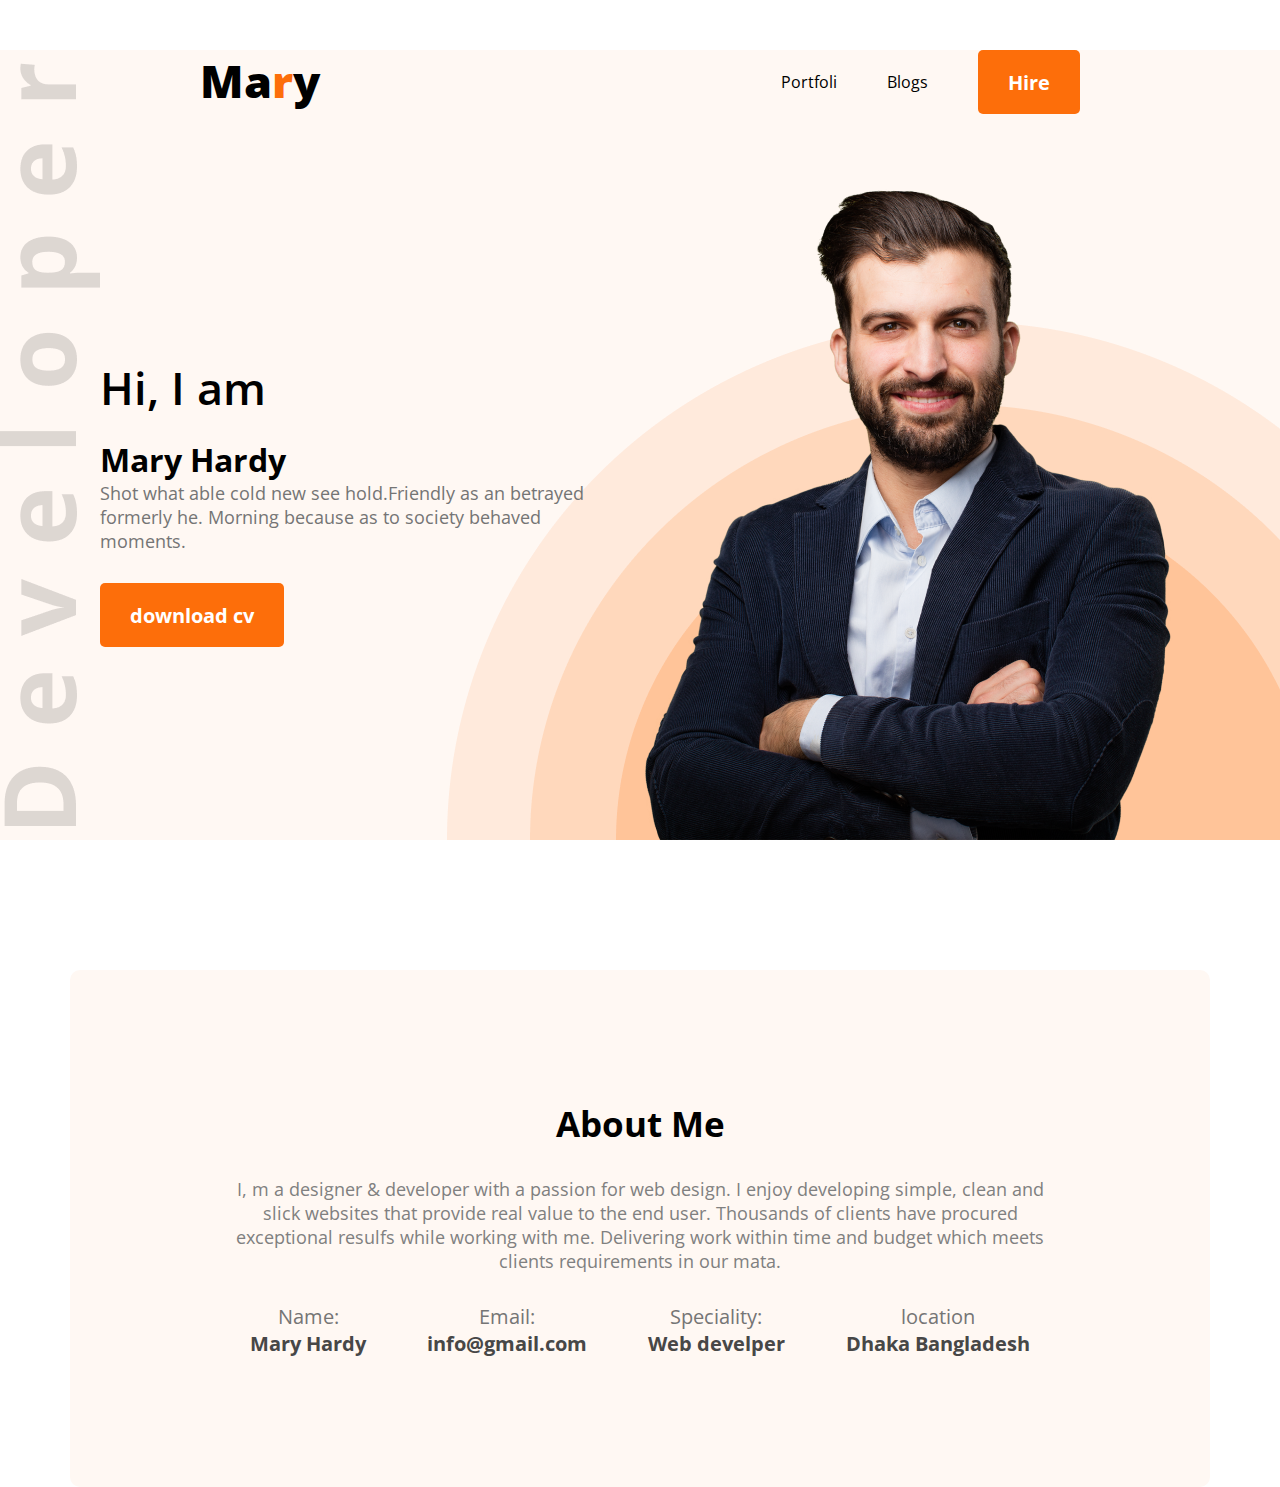
==== index.html @ 9782bf34 "added header" ====
<!DOCTYPE html>
<html lang="en">
<head>
    <meta charset="UTF-8">
    <meta name="viewport" content="width=device-width, initial-scale=1.0">
    <title>developer portfolio</title>
    <link rel="stylesheet" href="styles/portfolio.css">
    <link rel="preconnect" href="https://fonts.googleapis.com">
<link rel="preconnect" href="https://fonts.gstatic.com" crossorigin>
<link href="https://fonts.googleapis.com/css2?family=Open+Sans:wght@300&display=swap" rel="stylesheet">
<link rel="stylesheet" href="styles/portfolio.css">
</head>
<body>
    <header class="header">
        <nav>
            <h2 class="nav-title">Ma<span class="text-primary">r</span>y</h2>
            <ul>
                <li>Portfoli</li>
                <li>Blogs</li>
                <li><button class="btn-primary">Hire</button></li>
            </ul>
        </nav>
        <!-- header banner -->
        <div class="banner">
            <div>
                <h3 class="banner-sub-title">Hi, I am</h3>
                <h1 class="banner-title">Mary Hardy</h1>
                <p class="banner-description">Shot what able cold new see hold.Friendly as an betrayed formerly he. Morning because as to society behaved moments.</p>
                <button class="btn-primary">download cv</button>
            </div>
            <img src="images/hardy.png" alt="">
        </div>
    </header>
    <main>
        <section class="about">
            <h3 class="section-title">About Me</h3>
            <p class="section-description">I, m a designer & developer with a passion for web design. I enjoy developing simple, clean and slick websites that provide real value to the end user. Thousands of clients have procured exceptional resulfs while working with me. Delivering work within time and budget which meets clients requirements in our mata.</p>
            <div class="about-info-container">
            <div class="about-info">
                <p class="info-title">Name:</p>
                <p class="info-description">Mary Hardy</p>
            </div>
            <div class="about-info">
                <p class="info-title">Email:</p>
                <p class="info-description">info@gmail.com</p>
            </div>
            <div class="about-info">
                <p class="info-title">Speciality:</p>
                <p class="info-description">Web develper</p>
            </div>
            <div class="about-info">
                <p class="info-title">location</p>
                <p class="info-description">Dhaka Bangladesh</p>
            </div>


            </div>
        </section>
    </main>
    <footer>

    </footer>
</body>
</html>
---- styles/portfolio.css ----
*{
    margin: 0;
    font-family: 'Open Sans', sans-serif;
}
.header{
    background-color: #fff8f3;
    background-image: url(../images/header_bg.png) ,url(../images/developer.png);
    background-repeat: no-repeat;
    background-position: bottom right, left;
}

/* header and navigation styles */
nav{
    display: flex;
    justify-content: space-between;
    margin: 50px 200px;
}
nav ul{
    display: flex;
    align-items: center;
}
nav li{
    list-style: none;
    margin-left: 50px;
}
.nav-title{
    font-weight: 800;
    font-size: 45px;
}
.text-primary{
    color: #fd6e0a;
}
.btn-primary{
    color: #ffffff;
    font-weight: 700;
    font-size: 20px;
    border: 0;
    padding: 18px 30px;
    height: 64px;
    border-radius: 5px;
    background: #fd6e0a;
}

/* banner styles */
.banner{
    margin: 0 100px;
    display: flex;
    align-items: center;
}
.banner-title{
font-weight: 700;
font-size: 85;
}
.banner-sub-title{
    font-weight: 600;
    font-size: 45px;
    margin-bottom: 20px;
}
.banner-description{
    color: #757575;
    font-size: 18px;
    margin-bottom: 30px;
}

/* main section */
main{
    max-width: 1140px;
    margin: 0 auto;
}
/* about styles */
.about{
margin-top: 130px;
background-color: #fff8f3;
border-radius: 10px;
padding: 130px 150px;
text-align: center;
}
.section-title{
margin-bottom: 30px;
font-weight: 700;
font-size: 35px;
}
.section-description{
color: gray;
font-size: 18px;
margin-bottom: 30px;
}
/* about info container styles */
.about-info-container{
    display: flex;
    justify-content: space-around;
}
.about-info{
    font-size: 20px;
    color: #757575;
}
.info-description{
    font-size: 20px;
    font-weight: 700;
    color: #474747;
}
---- styles/portfolio.css ----
*{
    margin: 0;
    font-family: 'Open Sans', sans-serif;
}
.header{
    background-color: #fff8f3;
    background-image: url(../images/header_bg.png) ,url(../images/developer.png);
    background-repeat: no-repeat;
    background-position: bottom right, left;
}

/* header and navigation styles */
nav{
    display: flex;
    justify-content: space-between;
    margin: 50px 200px;
}
nav ul{
    display: flex;
    align-items: center;
}
nav li{
    list-style: none;
    margin-left: 50px;
}
.nav-title{
    font-weight: 800;
    font-size: 45px;
}
.text-primary{
    color: #fd6e0a;
}
.btn-primary{
    color: #ffffff;
    font-weight: 700;
    font-size: 20px;
    border: 0;
    padding: 18px 30px;
    height: 64px;
    border-radius: 5px;
    background: #fd6e0a;
}

/* banner styles */
.banner{
    margin: 0 100px;
    display: flex;
    align-items: center;
}
.banner-title{
font-weight: 700;
font-size: 85;
}
.banner-sub-title{
    font-weight: 600;
    font-size: 45px;
    margin-bottom: 20px;
}
.banner-description{
    color: #757575;
    font-size: 18px;
    margin-bottom: 30px;
}

/* main section */
main{
    max-width: 1140px;
    margin: 0 auto;
}
/* about styles */
.about{
margin-top: 130px;
background-color: #fff8f3;
border-radius: 10px;
padding: 130px 150px;
text-align: center;
}
.section-title{
margin-bottom: 30px;
font-weight: 700;
font-size: 35px;
}
.section-description{
color: gray;
font-size: 18px;
margin-bottom: 30px;
}
/* about info container styles */
.about-info-container{
    display: flex;
    justify-content: space-around;
}
.about-info{
    font-size: 20px;
    color: #757575;
}
.info-description{
    font-size: 20px;
    font-weight: 700;
    color: #474747;
}
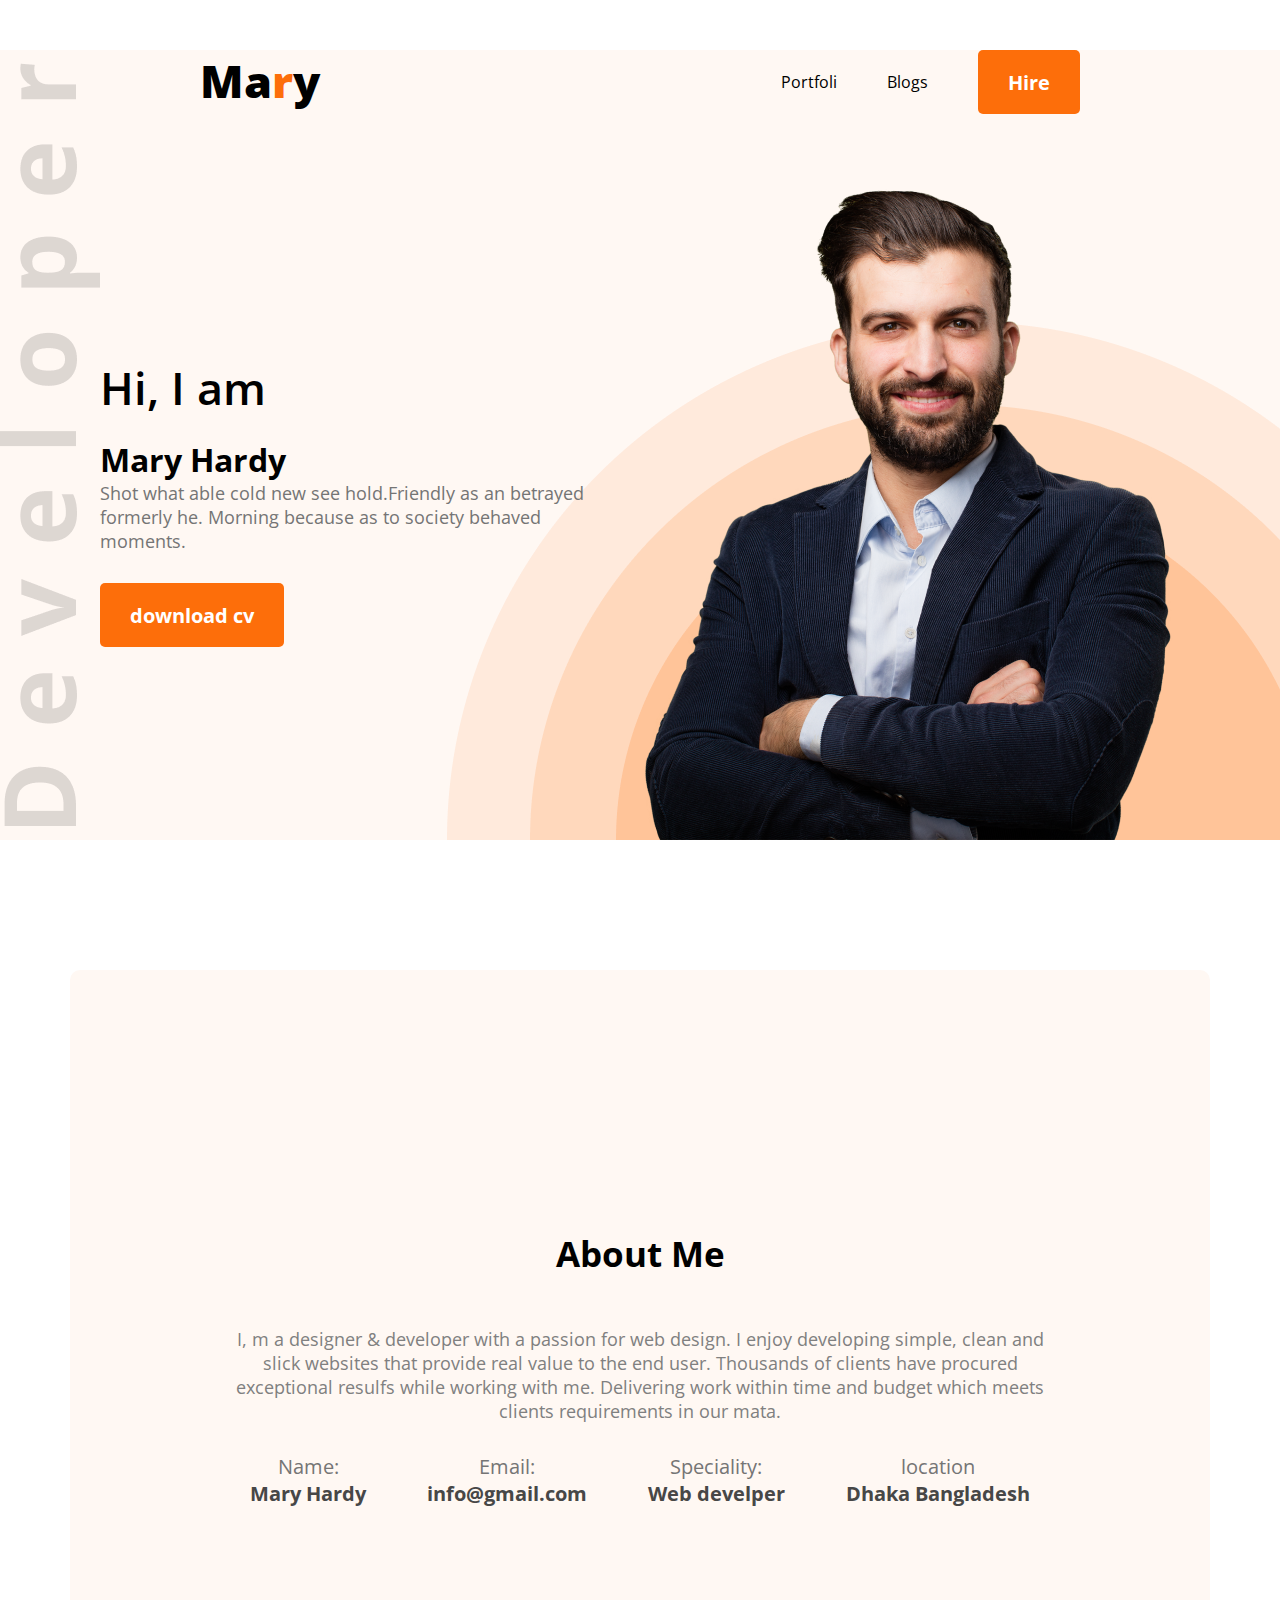
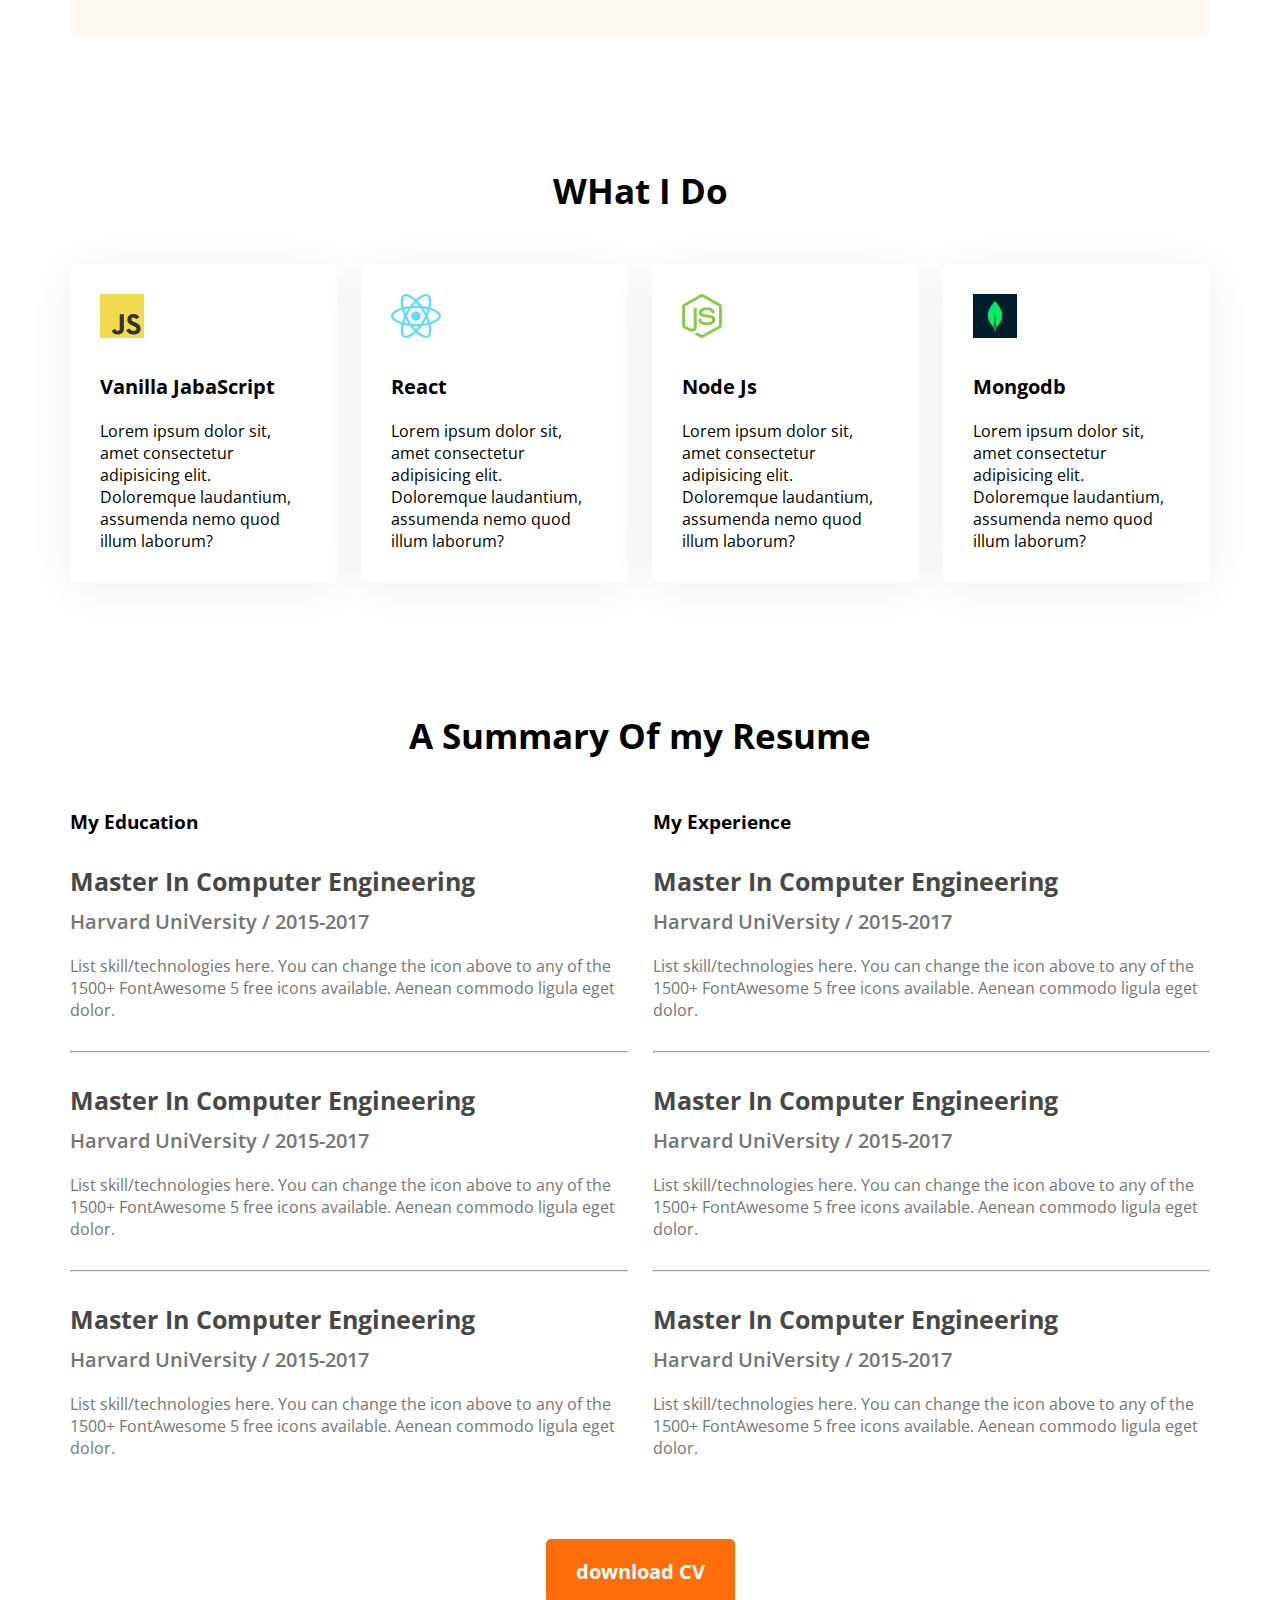
==== commit 7a818efa: "added header" ====
--- a/index.html
+++ b/index.html
@@ -52,8 +52,88 @@
                 <p class="info-title">location</p>
                 <p class="info-description">Dhaka Bangladesh</p>
             </div>
+            </div>
+        </section>
+        <!-- what i do section -->
+        <section class="what-i-do">
+            <h3 class="section-title">WHat I Do</h3>
+            <div class="skils-container">
+             <div class="skill">
+             <img src="images/icons/js.png" alt="">
+             <p class="skill-title">Vanilla JabaScript</p>
+             <p class="skill-description">Lorem ipsum dolor sit, amet consectetur adipisicing elit. Doloremque laudantium, assumenda nemo quod illum laborum?</p>
+             </div>
+             <div class="skill">
+                <img src="images/icons/react.png" alt="">
+                <p class="skill-title">React</p>
+                <p class="skill-description">Lorem ipsum dolor sit, amet consectetur adipisicing elit. Doloremque laudantium, assumenda nemo quod illum laborum?</p>
+                </div>
+                <div class="skill">
+                    <img src="images/icons/nodejs.png" alt="">
+                    <p class="skill-title">Node Js</p>
+                    <p class="skill-description">Lorem ipsum dolor sit, amet consectetur adipisicing elit. Doloremque laudantium, assumenda nemo quod illum laborum?</p>
+                    </div>
+                    <div class="skill">
+                        <img src="images/icons/mongo.png" alt="">
+                        <p class="skill-title">Mongodb</p>
+                        <p class="skill-description">Lorem ipsum dolor sit, amet consectetur adipisicing elit. Doloremque laudantium, assumenda nemo quod illum laborum?</p>
+                        </div> 
+            </div>
+        </section>
+        <!-- section resume -->
+        <section class="resume">
+            <h3 class="section-title">A Summary Of  my Resume</h3>
+            <div class="resume-content">
+                <div>
+                    <h3 class="resume-title">My Education</h3>
+                    <div class="resume-item">
+                        <h4 class="title">Master In Computer Engineering</h4>
+                        <h5 class="sub-title">Harvard UniVersity  /  2015-2017 </h5>
+                        <p class="description">List skill/technologies here. You can change the icon above 
+                            to any of the 1500+ FontAwesome 5 free icons available. Aenean commodo ligula eget dolor.</p>
+                    </div>
+                    <hr>
+                    <div class="resume-item">
+                        <h4 class="title">Master In Computer Engineering</h4>
+                        <h5 class="sub-title">Harvard UniVersity  /  2015-2017 </h5>
+                        <p class="description">List skill/technologies here. You can change the icon above 
+                            to any of the 1500+ FontAwesome 5 free icons available. Aenean commodo ligula eget dolor.</p>
+                    </div>
+                    <hr>
+                    <div class="resume-item">
+                        <h4 class="title">Master In Computer Engineering</h4>
+                        <h5 class="sub-title">Harvard UniVersity  /  2015-2017 </h5>
+                        <p class="description">List skill/technologies here. You can change the icon above 
+                            to any of the 1500+ FontAwesome 5 free icons available. Aenean commodo ligula eget dolor.</p>
+                    </div>
+                </div>
 
-
+                <div>
+                    <h3 class="resume-title">My Experience</h3>
+                    <div class="resume-item">
+                        <h4 class="title">Master In Computer Engineering</h4>
+                        <h5 class="sub-title">Harvard UniVersity  /  2015-2017 </h5>
+                        <p class="description">List skill/technologies here. You can change the icon above 
+                            to any of the 1500+ FontAwesome 5 free icons available. Aenean commodo ligula eget dolor.</p>
+                    </div>
+                    <hr>
+                    <div class="resume-item">
+                        <h4 class="title">Master In Computer Engineering</h4>
+                        <h5 class="sub-title">Harvard UniVersity  /  2015-2017 </h5>
+                        <p class="description">List skill/technologies here. You can change the icon above 
+                            to any of the 1500+ FontAwesome 5 free icons available. Aenean commodo ligula eget dolor.</p>
+                    </div>
+                    <hr>
+                    <div class="resume-item">
+                        <h4 class="title">Master In Computer Engineering</h4>
+                        <h5 class="sub-title">Harvard UniVersity  /  2015-2017 </h5>
+                        <p class="description">List skill/technologies here. You can change the icon above 
+                            to any of the 1500+ FontAwesome 5 free icons available. Aenean commodo ligula eget dolor.</p>
+                    </div>
+                </div>
+            </div>
+            <div class="resume-button">
+                <button class="btn-primary">download CV</button>
             </div>
         </section>
     </main>
--- a/styles/portfolio.css
+++ b/styles/portfolio.css
@@ -76,7 +76,8 @@
 text-align: center;
 }
 .section-title{
-margin-bottom: 30px;
+    text-align: center;
+margin-bottom: 50px;
 font-weight: 700;
 font-size: 35px;
 }
@@ -99,6 +100,61 @@
     font-weight: 700;
     color: #474747;
 }
+/* what i do styles */
+.what-i-do{
+    margin-top: 130px;
+}
+.skils-container{
+    display: flex;
+    gap: 24px;
+}
+.skill{
+    background: #FFFFFF;
+    box-shadow: 0px 6px 50px rgba(0, 0, 0, 0.06);
+    border-radius: 5px;
+    padding: 30px;
+}
+.skill-title{
+    margin-top: 30px;
+    margin-bottom: 20px;
+    font-weight: 700;
+    font-size: 20px;
+}
+.skill-descriptin{
+    color: gray;
+}
+.section-title{
+    margin-top: 130px;
+    margin-bottom: 50px;
+}
+/* resume styles */
+.resume-content{
+    display: flex;
+    gap: 25px;
+}
+.resume .title{
+  color: #474747;  
+  font-weight: 700;
+  font-size: 25px;
+  margin-bottom: 10px;
+}
+.resume .sub-title{
+color: #757575;
+font-weight: 600;
+font-size: 20px;
+margin-bottom: 20px;
+}
+.resume .description{
+color: #757575;
+}
+.resume-item{
+    margin-top: 30px;
+    margin-bottom: 30px;
+}
+.resume-button{
+    margin-top: 50px;
+    text-align: center;
+}
 
 
 
@@ -110,3 +166,19 @@
 
 
 
+
+
+
+
+
+
+
+
+
+
+
+
+
+
+
+
--- a/styles/portfolio.css
+++ b/styles/portfolio.css
@@ -76,7 +76,8 @@
 text-align: center;
 }
 .section-title{
-margin-bottom: 30px;
+    text-align: center;
+margin-bottom: 50px;
 font-weight: 700;
 font-size: 35px;
 }
@@ -99,6 +100,61 @@
     font-weight: 700;
     color: #474747;
 }
+/* what i do styles */
+.what-i-do{
+    margin-top: 130px;
+}
+.skils-container{
+    display: flex;
+    gap: 24px;
+}
+.skill{
+    background: #FFFFFF;
+    box-shadow: 0px 6px 50px rgba(0, 0, 0, 0.06);
+    border-radius: 5px;
+    padding: 30px;
+}
+.skill-title{
+    margin-top: 30px;
+    margin-bottom: 20px;
+    font-weight: 700;
+    font-size: 20px;
+}
+.skill-descriptin{
+    color: gray;
+}
+.section-title{
+    margin-top: 130px;
+    margin-bottom: 50px;
+}
+/* resume styles */
+.resume-content{
+    display: flex;
+    gap: 25px;
+}
+.resume .title{
+  color: #474747;  
+  font-weight: 700;
+  font-size: 25px;
+  margin-bottom: 10px;
+}
+.resume .sub-title{
+color: #757575;
+font-weight: 600;
+font-size: 20px;
+margin-bottom: 20px;
+}
+.resume .description{
+color: #757575;
+}
+.resume-item{
+    margin-top: 30px;
+    margin-bottom: 30px;
+}
+.resume-button{
+    margin-top: 50px;
+    text-align: center;
+}
 
 
 
@@ -110,3 +166,19 @@
 
 
 
+
+
+
+
+
+
+
+
+
+
+
+
+
+
+
+
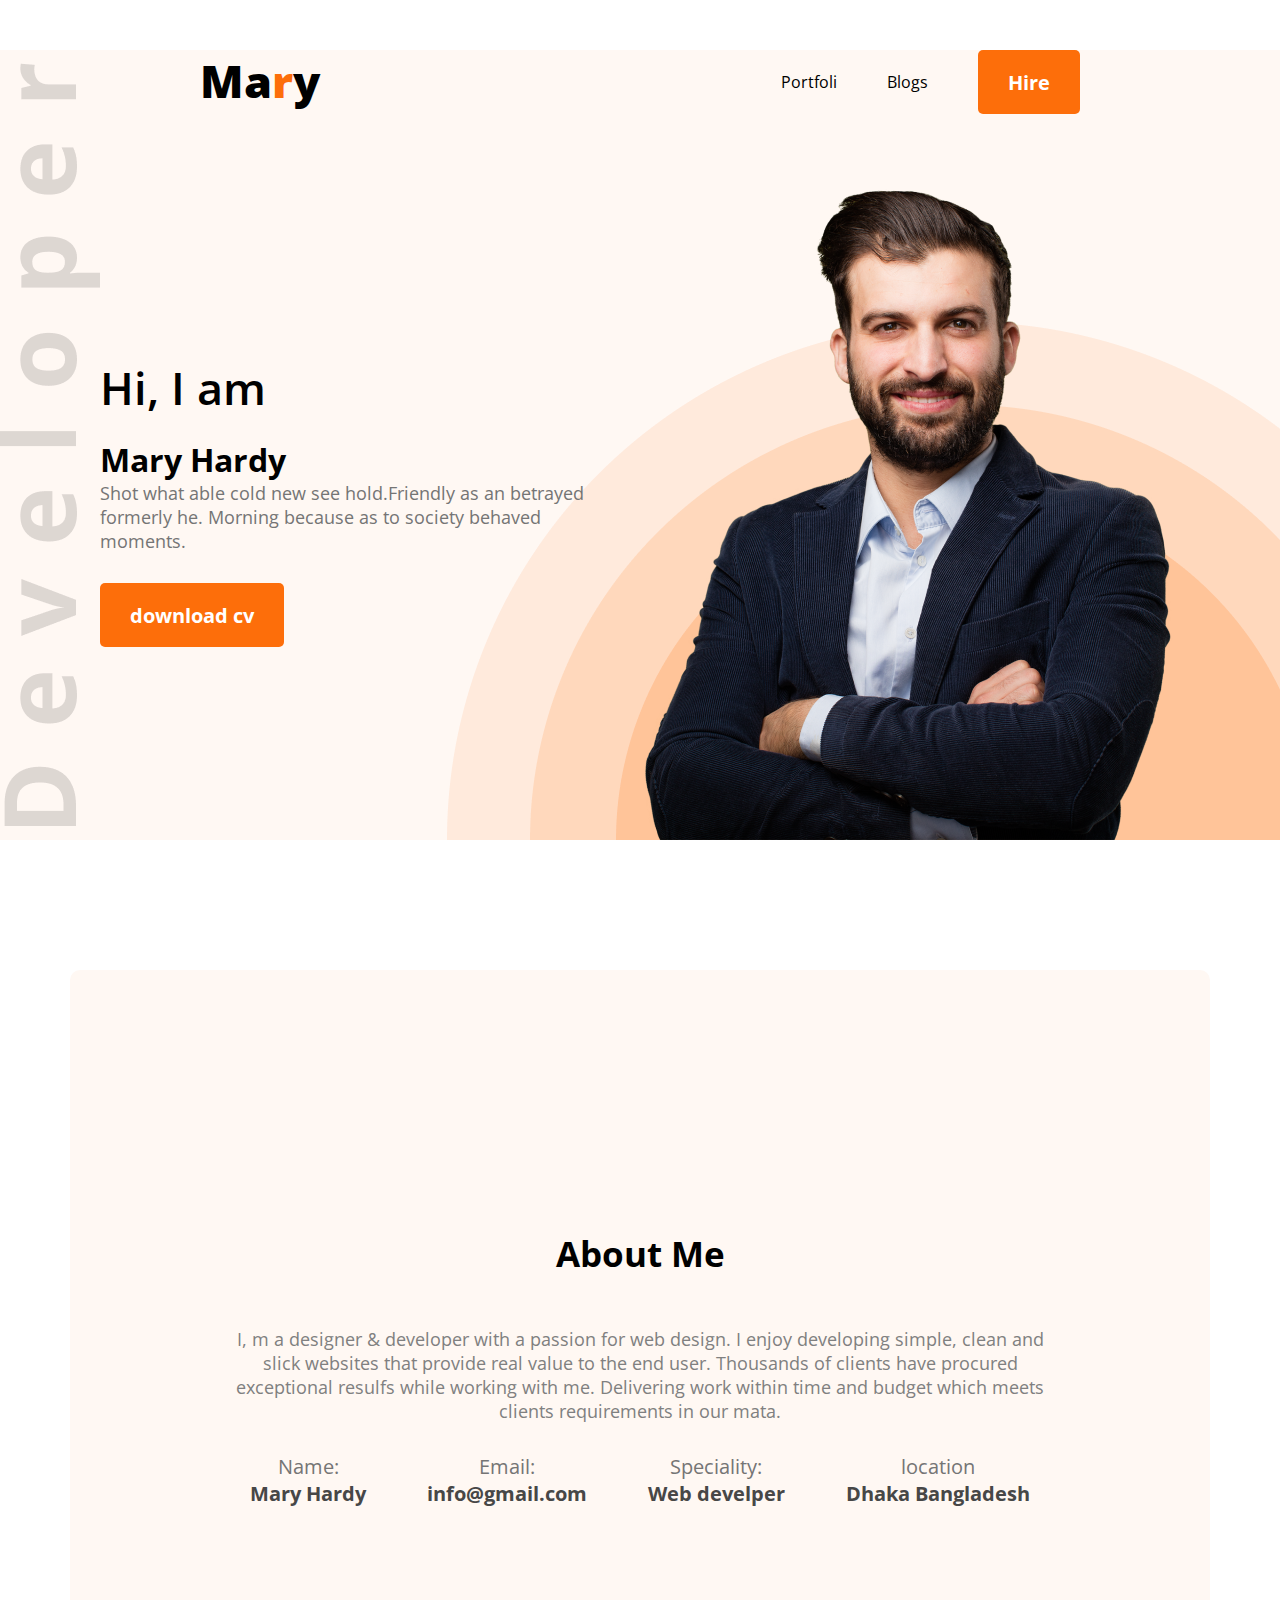
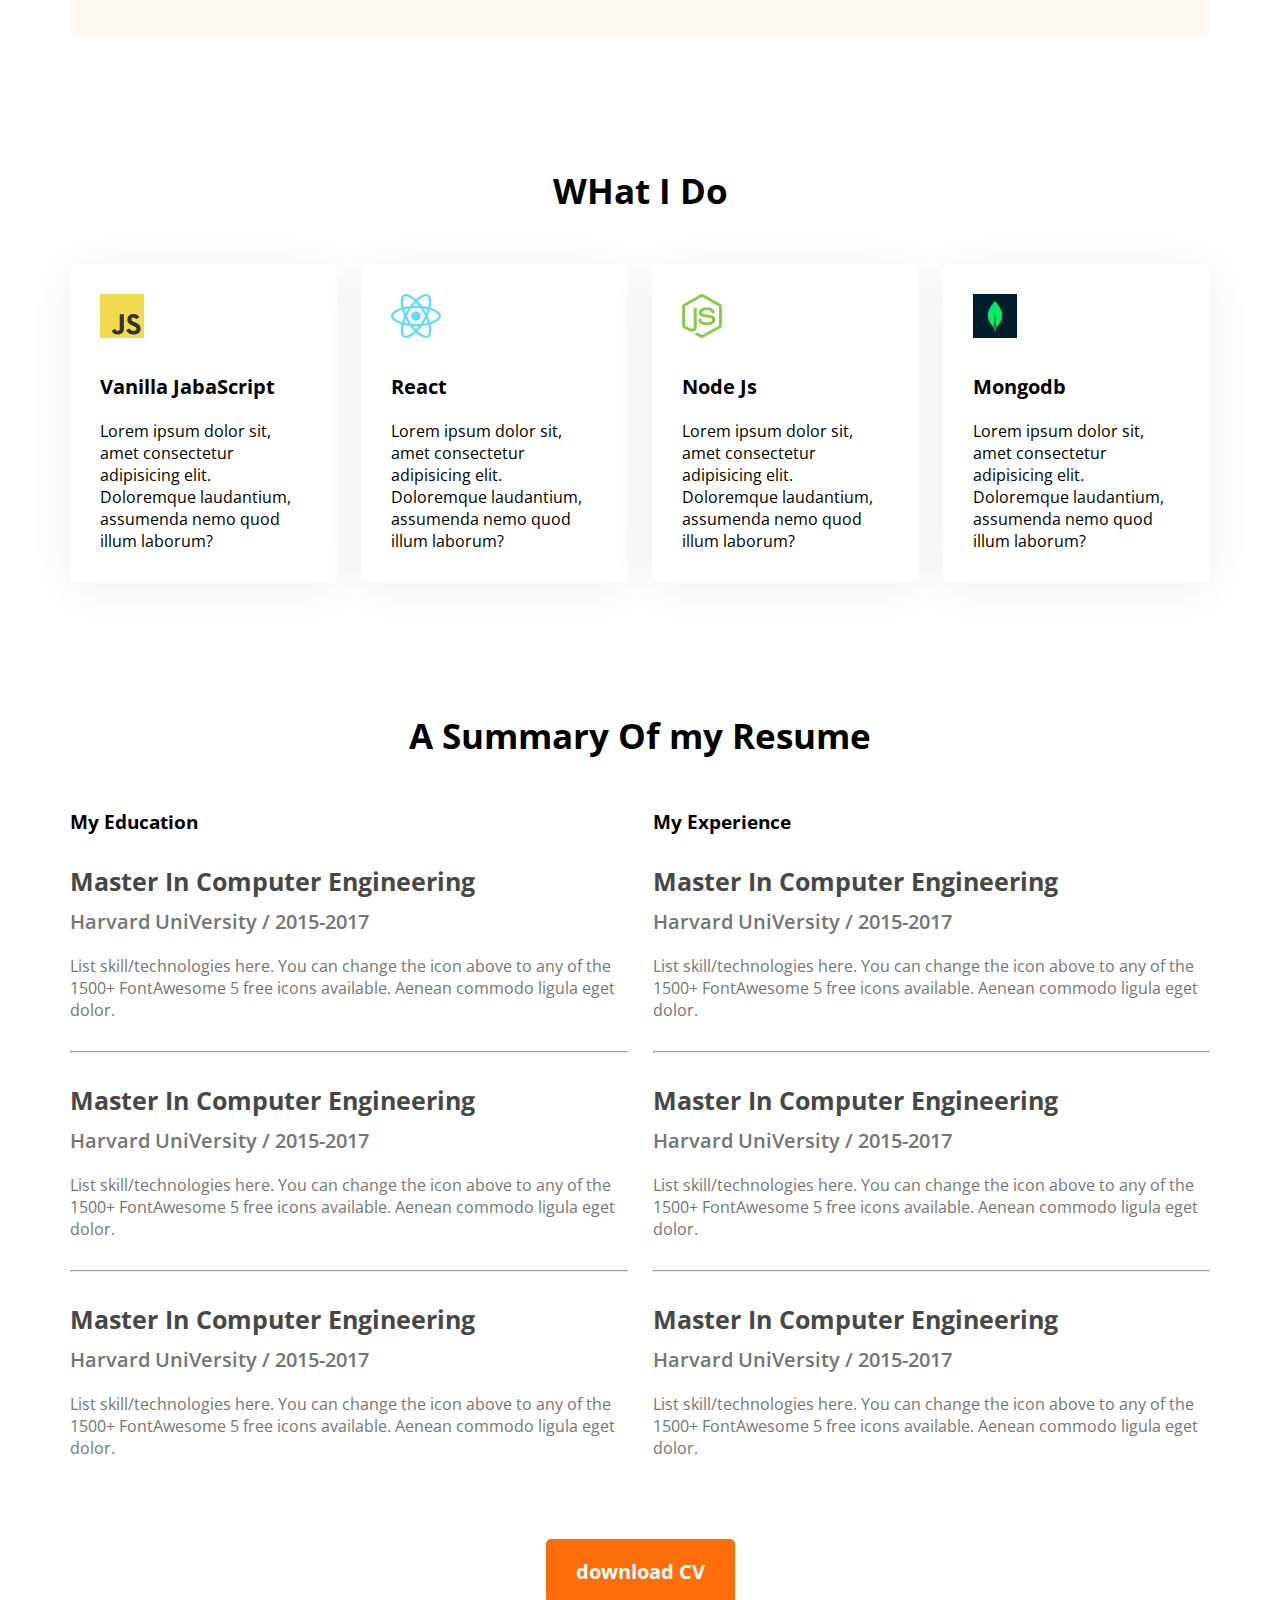
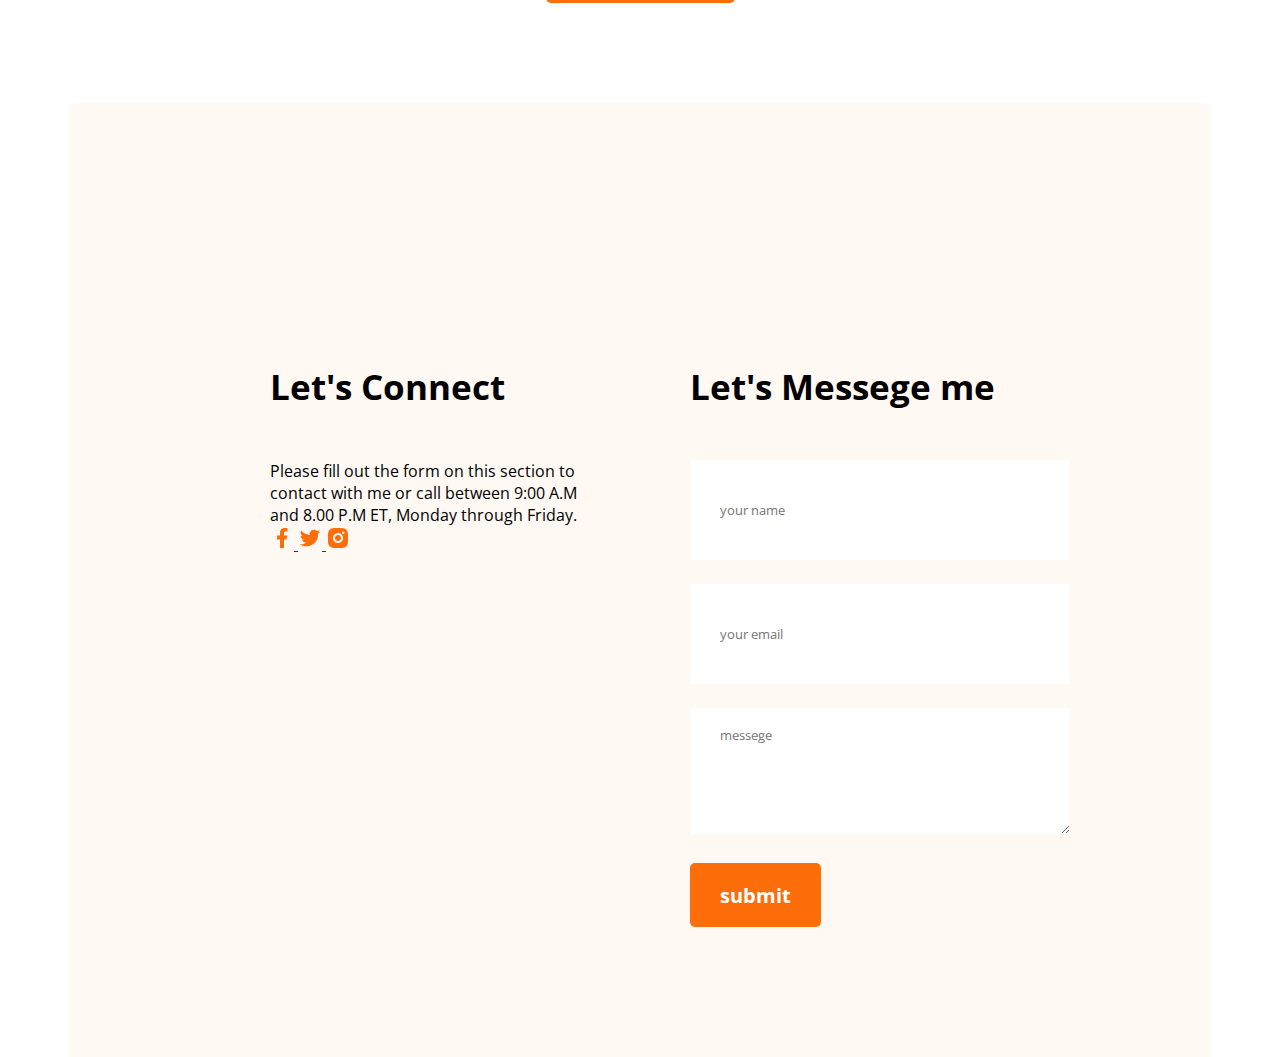
==== commit cdb58543: "added header" ====
--- a/index.html
+++ b/index.html
@@ -136,6 +136,31 @@
                 <button class="btn-primary">download CV</button>
             </div>
         </section>
+       <!-- . contract section -->
+       <section class="contact">
+        <div>
+        <h3 class="section-title">Let's Connect</h3>
+        <p>Please fill out the form on this section to contact with me or call between 9:00 A.M and 8.00 P.M ET, Monday through Friday.</p>
+        <a href="">
+            <img src="images/icons/facebook.png" alt="">
+        </a>
+        <a href="">
+            <img src="images/icons/twitter.png" alt="">
+        </a>
+        <a href="">
+            <img src="images/icons/insta.png" alt="">
+        </a>
+        </div>
+        <div>
+         <h3 class="section-title">Let's Messege me</h3>
+         <form action="">
+            <input type="text" name="" id="" placeholder="your name">
+            <input type="email" name="" id="" placeholder="your email">
+            <textarea name="" id="" cols="30" rows="5" placeholder="messege"></textarea>
+            <input class="btn-primary" type="button" value="submit">
+         </form>
+        </div>
+       </section>
     </main>
     <footer>
 
--- a/styles/portfolio.css
+++ b/styles/portfolio.css
@@ -153,32 +153,53 @@
 }
 .resume-button{
     margin-top: 50px;
+    margin-bottom: 100px;
     text-align: center;
 }
 
-
-
-
-
-
-
-
-
-
-
-
-
-
-
-
-
-
-
-
-
-
-
-
-
-
-
+/* contact styles */
+.contact .section-title{
+    text-align: left;
+}
+.contact{
+    display: flex;
+    gap: 100px;
+    background: #FFF8F3;
+    padding: 130px 200px;
+}
+.contact input[type='text'], input[type='email'], textarea{
+    margin-bottom: 24px;
+    border: 0;
+    width: 100%;
+    padding: 18px 30px;
+}
+input{
+    height: 64px;
+}
+
+
+
+
+
+
+
+
+
+
+
+
+
+
+
+
+
+
+
+
+
+
+
+
+
+
+
--- a/styles/portfolio.css
+++ b/styles/portfolio.css
@@ -153,32 +153,53 @@
 }
 .resume-button{
     margin-top: 50px;
+    margin-bottom: 100px;
     text-align: center;
 }
 
-
-
-
-
-
-
-
-
-
-
-
-
-
-
-
-
-
-
-
-
-
-
-
-
-
-
+/* contact styles */
+.contact .section-title{
+    text-align: left;
+}
+.contact{
+    display: flex;
+    gap: 100px;
+    background: #FFF8F3;
+    padding: 130px 200px;
+}
+.contact input[type='text'], input[type='email'], textarea{
+    margin-bottom: 24px;
+    border: 0;
+    width: 100%;
+    padding: 18px 30px;
+}
+input{
+    height: 64px;
+}
+
+
+
+
+
+
+
+
+
+
+
+
+
+
+
+
+
+
+
+
+
+
+
+
+
+
+
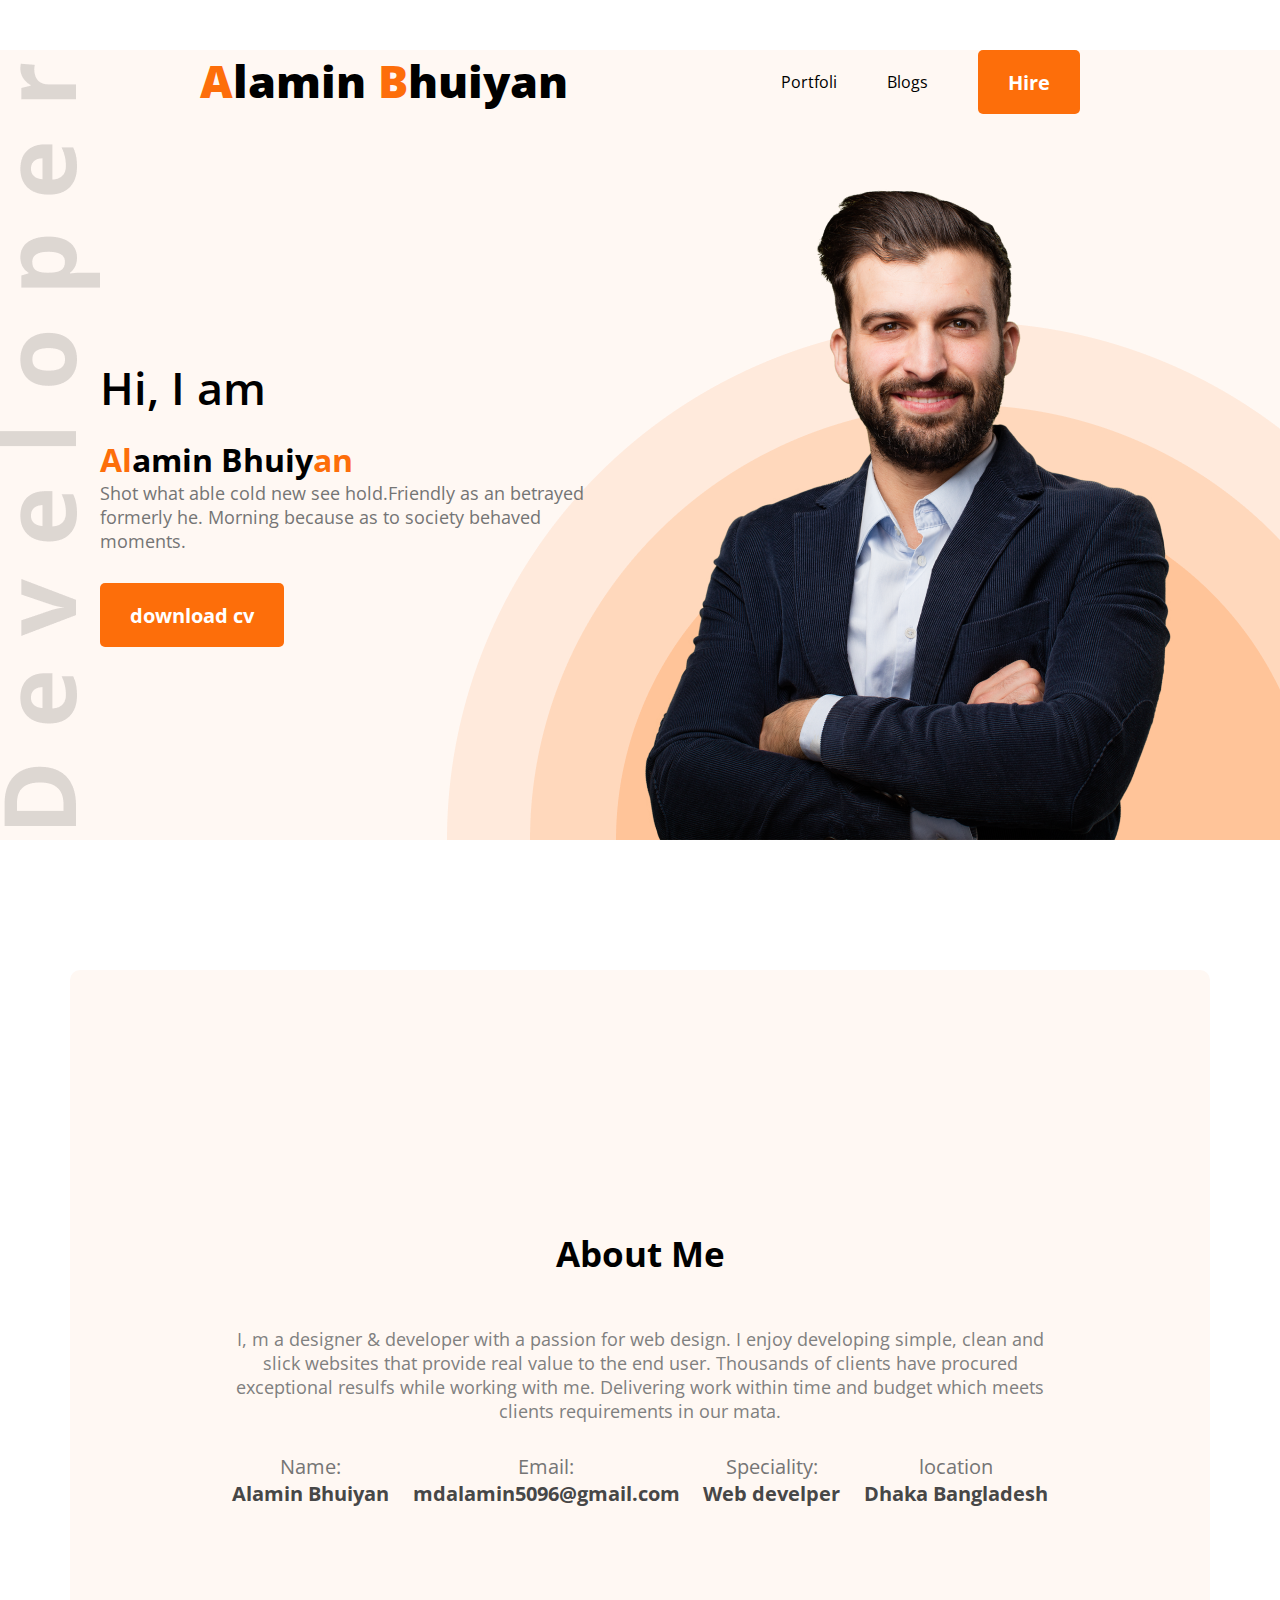
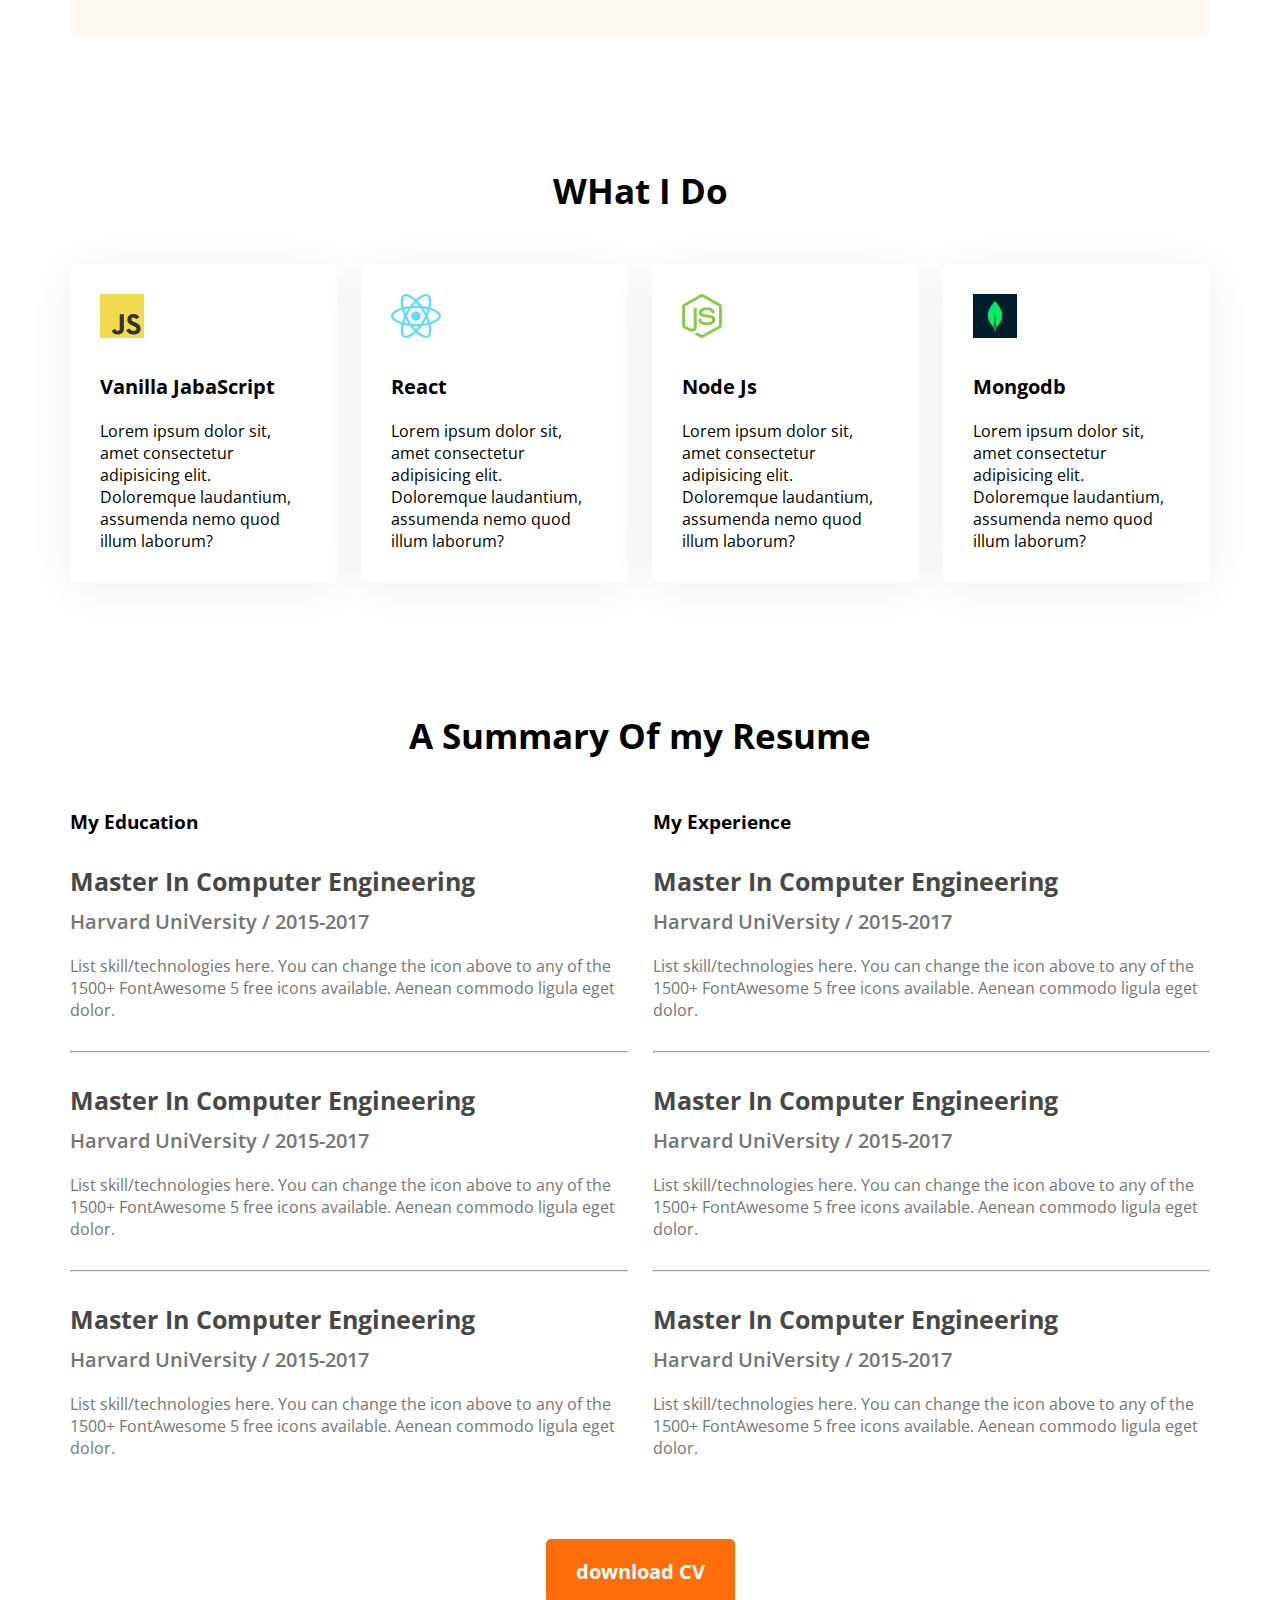
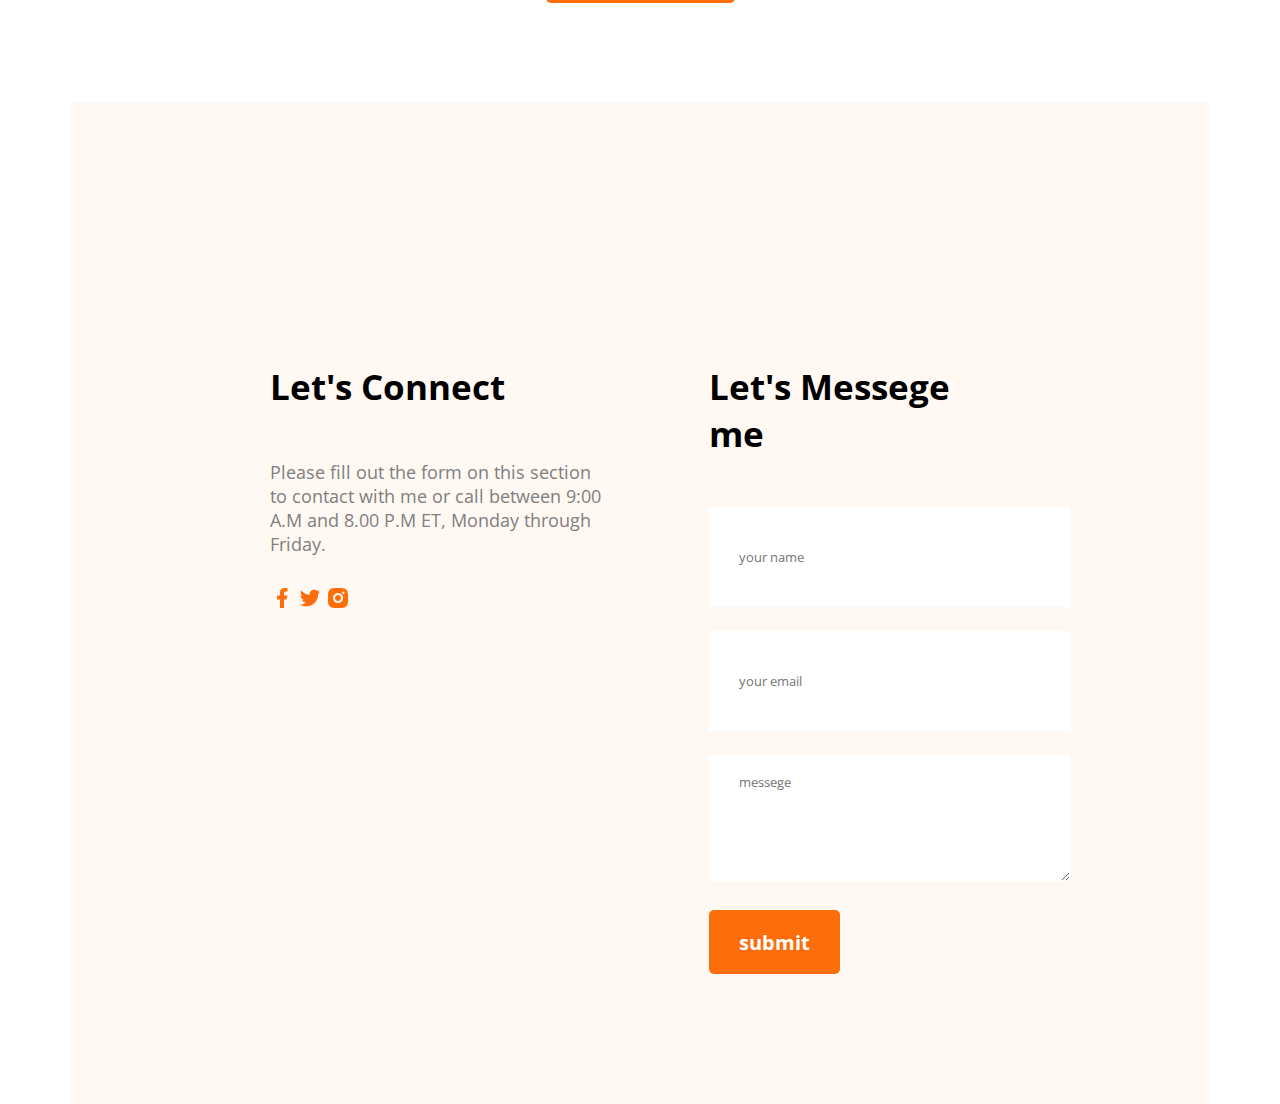
==== commit 26dcb494: "added header" ====
--- a/index.html
+++ b/index.html
@@ -13,7 +13,7 @@
 <body>
     <header class="header">
         <nav>
-            <h2 class="nav-title">Ma<span class="text-primary">r</span>y</h2>
+            <h2 class="nav-title"><span class="text-primary">A</span>lamin <span class="text-primary">B</span>huiyan</h2>
             <ul>
                 <li>Portfoli</li>
                 <li>Blogs</li>
@@ -24,7 +24,7 @@
         <div class="banner">
             <div>
                 <h3 class="banner-sub-title">Hi, I am</h3>
-                <h1 class="banner-title">Mary Hardy</h1>
+                <h1 class="banner-title"><span class="text-primary">Al</span>amin Bhuiy<span class="text-primary">an</span></h1>
                 <p class="banner-description">Shot what able cold new see hold.Friendly as an betrayed formerly he. Morning because as to society behaved moments.</p>
                 <button class="btn-primary">download cv</button>
             </div>
@@ -38,11 +38,11 @@
             <div class="about-info-container">
             <div class="about-info">
                 <p class="info-title">Name:</p>
-                <p class="info-description">Mary Hardy</p>
+                <p class="info-description">Alamin Bhuiyan</p>
             </div>
             <div class="about-info">
                 <p class="info-title">Email:</p>
-                <p class="info-description">info@gmail.com</p>
+                <p class="info-description">mdalamin5096@gmail.com</p>
             </div>
             <div class="about-info">
                 <p class="info-title">Speciality:</p>
@@ -140,7 +140,7 @@
        <section class="contact">
         <div>
         <h3 class="section-title">Let's Connect</h3>
-        <p>Please fill out the form on this section to contact with me or call between 9:00 A.M and 8.00 P.M ET, Monday through Friday.</p>
+        <p class="section-description">Please fill out the form on this section to contact with me or call between 9:00 A.M and 8.00 P.M ET, Monday through Friday.</p>
         <a href="">
             <img src="images/icons/facebook.png" alt="">
         </a>
--- a/styles/portfolio.css
+++ b/styles/portfolio.css
@@ -48,7 +48,7 @@
     align-items: center;
 }
 .banner-title{
-font-weight: 700;
+font-weight: bolder;
 font-size: 85;
 }
 .banner-sub-title{
@@ -176,30 +176,33 @@
 input{
     height: 64px;
 }
-
-
-
-
-
-
-
-
-
-
-
-
-
-
-
-
-
-
-
-
-
-
-
-
-
-
-
+.contact a{
+    text-decoration: none;
+}
+
+
+
+
+
+
+
+
+
+
+
+
+
+
+
+
+
+
+
+
+
+
+
+
+
+
+
--- a/styles/portfolio.css
+++ b/styles/portfolio.css
@@ -48,7 +48,7 @@
     align-items: center;
 }
 .banner-title{
-font-weight: 700;
+font-weight: bolder;
 font-size: 85;
 }
 .banner-sub-title{
@@ -176,30 +176,33 @@
 input{
     height: 64px;
 }
-
-
-
-
-
-
-
-
-
-
-
-
-
-
-
-
-
-
-
-
-
-
-
-
-
-
-
+.contact a{
+    text-decoration: none;
+}
+
+
+
+
+
+
+
+
+
+
+
+
+
+
+
+
+
+
+
+
+
+
+
+
+
+
+
